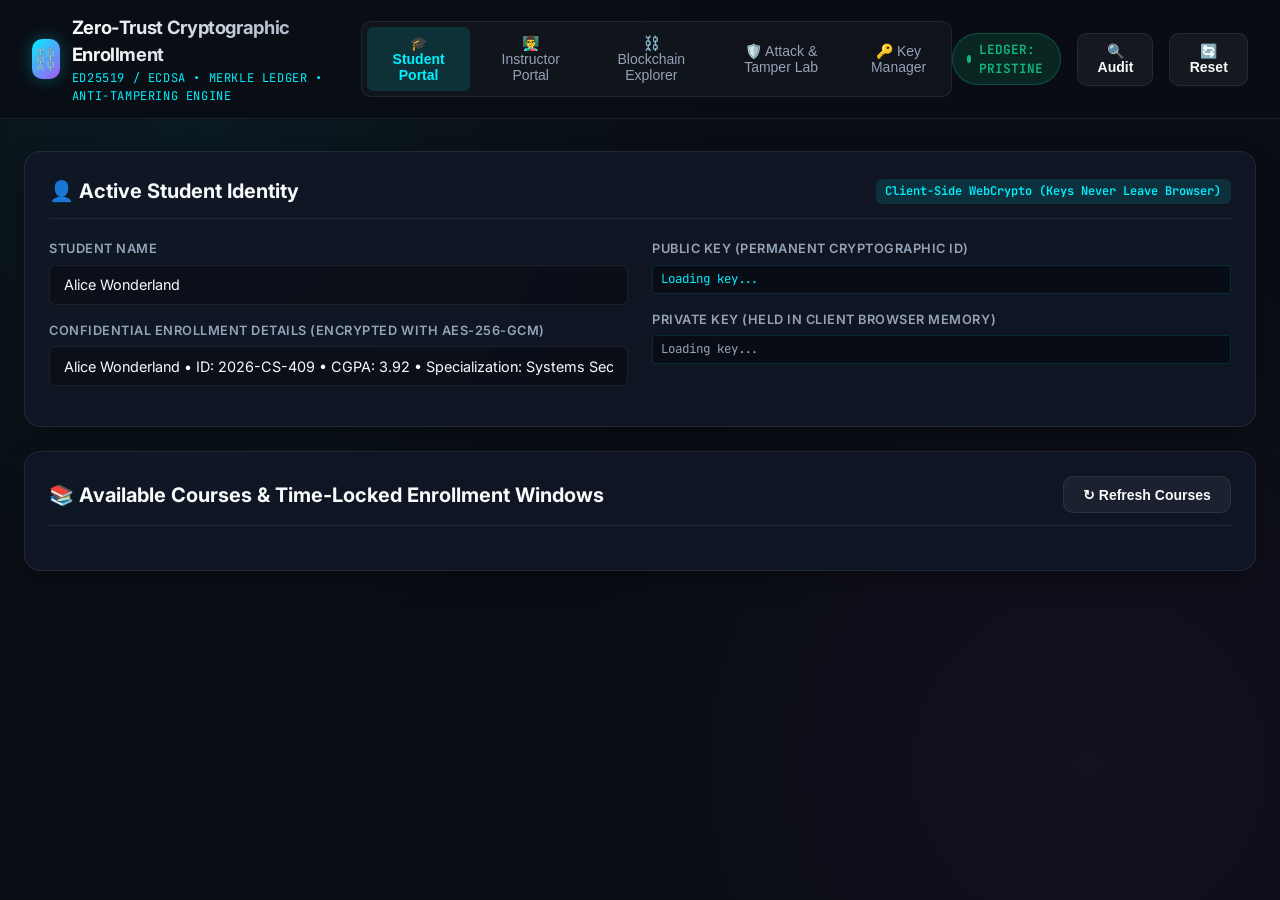
==== static/index.html @ 30990d0c "feat: complete zero-trust cryptographic enrollment system with blockchain ledger and attack simulati" ====
<!DOCTYPE html>
<html lang="en">
<head>
  <meta charset="UTF-8">
  <meta name="viewport" content="width=device-width, initial-scale=1.0">
  <title>Zero-Trust Cryptographic Course Enrollment & Ledger</title>
  <link rel="preconnect" href="https://fonts.googleapis.com">
  <link rel="preconnect" href="https://fonts.gstatic.com" crossorigin>
  <link href="https://fonts.googleapis.com/css2?family=Inter:wght@400;500;600;700;800&family=JetBrains+Mono:wght@400;500;700&display=swap" rel="stylesheet">
  <link rel="stylesheet" href="/static/css/style.css">
</head>
<body>

  <!-- NAVBAR -->
  <header class="navbar">
    <div class="brand">
      <div class="brand-icon">⛓️</div>
      <div class="brand-text">
        <h1>Zero-Trust Cryptographic Enrollment</h1>
        <p>Ed25519 / ECDSA • Merkle Ledger • Anti-Tampering Engine</p>
      </div>
    </div>

    <!-- Navigation Tabs -->
    <nav class="nav-tabs">
      <button class="nav-btn active" onclick="switchTab('tab-student')">🎓 Student Portal</button>
      <button class="nav-btn" onclick="switchTab('tab-instructor')">👨‍🏫 Instructor Portal</button>
      <button class="nav-btn" onclick="switchTab('tab-ledger')">⛓️ Blockchain Explorer</button>
      <button class="nav-btn" onclick="switchTab('tab-attack-lab')">🛡️ Attack & Tamper Lab</button>
      <button class="nav-btn" onclick="switchTab('tab-identity')">🔑 Key Manager</button>
    </nav>

    <!-- Global Ledger Health Badge -->
    <div class="nav-status">
      <div id="ledger-status-badge" class="status-badge pristine">
        <span class="pulse-dot"></span>
        <span id="ledger-status-text">LEDGER: PRISTINE</span>
      </div>
      <button class="btn btn-secondary btn-sm" onclick="runGlobalAudit()" title="Run deep cryptographic verification">
        🔍 Audit
      </button>
      <button class="btn btn-secondary btn-sm" onclick="resetLedger()" title="Reset blockchain to clean state">
        🔄 Reset
      </button>
    </div>
  </header>

  <!-- MAIN CONTAINER -->
  <main class="container">

    <!-- =================================================================== -->
    <!-- TAB 1: STUDENT ENROLLMENT PORTAL -->
    <!-- =================================================================== -->
    <section id="tab-student" class="tab-pane active">
      <div class="card">
        <div class="card-header">
          <div class="card-title">👤 Active Student Identity</div>
          <span class="badge badge-cyan">Client-Side WebCrypto (Keys Never Leave Browser)</span>
        </div>
        <div class="grid-2">
          <div>
            <div class="form-group">
              <label class="form-label">Student Name</label>
              <input type="text" id="student-name-input" class="form-input" value="Alice Wonderland">
            </div>
            <div class="form-group">
              <label class="form-label">Confidential Enrollment Details (Encrypted with AES-256-GCM)</label>
              <input type="text" id="student-details-input" class="form-input" value="Alice Wonderland • ID: 2026-CS-409 • CGPA: 3.92 • Specialization: Systems Security">
            </div>
          </div>
          <div>
            <div class="form-group">
              <label class="form-label">Public Key (Permanent Cryptographic ID)</label>
              <div id="student-pubkey-display" class="hash-pill">Loading key...</div>
            </div>
            <div class="form-group">
              <label class="form-label">Private Key (Held in Client Browser Memory)</label>
              <div id="student-privkey-display" class="hash-pill" style="color: #94a3b8;">Loading key...</div>
            </div>
          </div>
        </div>
      </div>

      <div class="card">
        <div class="card-header">
          <div class="card-title">📚 Available Courses & Time-Locked Enrollment Windows</div>
          <button class="btn btn-secondary" onclick="loadCourses()">↻ Refresh Courses</button>
        </div>
        <div id="courses-list" class="grid-2">
          <!-- Course cards dynamically loaded here -->
        </div>
      </div>

      <!-- Enrollment Receipt Modal / Alert -->
      <div id="enrollment-receipt-box" class="card" style="display: none; border-color: var(--accent-emerald);">
        <div class="card-header">
          <div class="card-title" style="color: var(--accent-emerald);">✅ Cryptographic Enrollment Receipt</div>
          <button class="btn btn-secondary btn-sm" onclick="this.parentElement.parentElement.style.display='none'">✕ Close</button>
        </div>
        <div id="receipt-content" class="code-box"></div>
      </div>
    </section>

    <!-- =================================================================== -->
    <!-- TAB 2: INSTRUCTOR PORTAL -->
    <!-- =================================================================== -->
    <section id="tab-instructor" class="tab-pane">
      <div class="grid-2">
        <!-- Create Course Card -->
        <div class="card">
          <div class="card-header">
            <div class="card-title">➕ Create Course with Time-Lock Schedule</div>
          </div>
          <form id="create-course-form" onsubmit="handleCreateCourse(event)">
            <div class="form-group">
              <label class="form-label">Course Code</label>
              <input type="text" id="new-course-code" class="form-input" placeholder="e.g. CS-905" required>
            </div>
            <div class="form-group">
              <label class="form-label">Course Title</label>
              <input type="text" id="new-course-title" class="form-input" placeholder="e.g. Zero-Knowledge Proofs" required>
            </div>
            <div class="form-group">
              <label class="form-label">Description</label>
              <textarea id="new-course-desc" class="form-textarea" rows="2" placeholder="Course syllabus and prerequisites"></textarea>
            </div>
            <div class="grid-2">
              <div class="form-group">
                <label class="form-label">Enrollment Start (UTC)</label>
                <input type="datetime-local" id="new-course-start" class="form-input" required>
              </div>
              <div class="form-group">
                <label class="form-label">Enrollment End (UTC)</label>
                <input type="datetime-local" id="new-course-end" class="form-input" required>
              </div>
            </div>
            <div class="form-group">
              <label class="form-label">Seat Capacity</label>
              <input type="number" id="new-course-capacity" class="form-input" value="30" min="1" max="500">
            </div>
            <button type="submit" class="btn btn-primary" style="width: 100%;">Create Course on Ledger</button>
          </form>
        </div>

        <!-- Issue Invitation Card -->
        <div class="card">
          <div class="card-header">
            <div class="card-title">📜 Issue Cryptographic Invitation Token</div>
            <span class="badge badge-cyan">Admin Digital Signature</span>
          </div>
          <p style="font-size: 0.85rem; color: var(--text-muted); margin-bottom: 1rem;">
            Before a student can enroll, the instructor must pre-validate their public key by signing a capability token. 
            Because this token requires the instructor's private key, <strong>a rogue database developer cannot forge it</strong>.
          </p>
          <form id="issue-invite-form" onsubmit="handleIssueInvite(event)">
            <div class="form-group">
              <label class="form-label">Target Course</label>
              <select id="invite-course-select" class="form-select"></select>
            </div>
            <div class="form-group">
              <label class="form-label">Student Public Key</label>
              <input type="text" id="invite-student-pubkey" class="form-input form-mono" placeholder="Student's ECDSA/Ed25519 public key hex">
            </div>
            <button type="submit" class="btn btn-primary" style="width: 100%;">Sign & Issue Invitation Certificate</button>
          </form>

          <div id="invite-result-box" style="margin-top: 1rem; display: none;">
            <div class="form-label">Issued Certificate:</div>
            <div id="invite-result-content" class="code-box"></div>
          </div>
        </div>
      </div>
    </section>

    <!-- =================================================================== -->
    <!-- TAB 3: BLOCKCHAIN EXPLORER & MERKLE TREE -->
    <!-- =================================================================== -->
    <section id="tab-ledger" class="tab-pane">
      <div class="card">
        <div class="card-header">
          <div class="card-title">⛓️ Tamper-Evident Blockchain Stream</div>
          <div style="display: flex; gap: 0.5rem;">
            <button class="btn btn-secondary btn-sm" onclick="loadLedgerBlocks()">↻ Refresh Chain</button>
            <button class="btn btn-primary btn-sm" onclick="mineBlock()">⛏️ Mine Pending Block</button>
          </div>
        </div>
        <p style="font-size: 0.85rem; color: var(--text-muted); margin-bottom: 1rem;">
          Each block cryptographically links to the previous block hash: <code>H(prev_hash || merkle_root || timestamp || nonce)</code>.
          Any data alteration breaks downstream pointers and invalidates Merkle roots.
        </p>

        <!-- Dynamic horizontal stream of blocks -->
        <div id="blockchain-stream-container" class="blockchain-stream">
          <!-- Rendered dynamically -->
        </div>
      </div>

      <!-- Block Detail & Merkle Inspector Modal -->
      <div id="block-inspector-card" class="card" style="display: none;">
        <div class="card-header">
          <div class="card-title" id="inspector-title">Block Details</div>
          <button class="btn btn-secondary btn-sm" onclick="this.parentElement.parentElement.style.display='none'">✕ Close</button>
        </div>
        <div id="inspector-content" class="code-box"></div>
      </div>
    </section>

    <!-- =================================================================== -->
    <!-- TAB 4: ATTACK & TAMPER SIMULATION LAB (ACADEMIC LAB) -->
    <!-- =================================================================== -->
    <section id="tab-attack-lab" class="tab-pane">
      <div class="card" style="border-left: 4px solid var(--accent-purple);">
        <div class="card-header">
          <div class="card-title">🧪 Academic Security Demonstration & Attack Simulation Sandbox</div>
          <span class="badge badge-cyan">Real Cryptographic Verification</span>
        </div>
        <p style="font-size: 0.9rem; color: var(--text-muted);">
          This laboratory allows professors and evaluators to actively simulate attacks from external adversaries and malicious backend developers/DBAs. 
          Execute each scenario below to see how mathematical digital signatures, Merkle trees, and hash-chaining stop the attack in real-time.
        </p>
      </div>

      <!-- Attack Scenarios Grid -->
      <div class="grid-2">

        <!-- SCENARIO 1: DEVELOPER DB-INJECTION (PRE-VALIDATED STUDENT) -->
        <div class="attack-card">
          <div class="attack-title">
            <span>🚨 Attack 1: Developer Injects Fake Pre-Validated Student in DB</span>
            <span class="badge badge-closed">Rogue DBA</span>
          </div>
          <div class="attack-desc">
            A rogue developer with full SQLite/DB access directly inserts a new student into the <code>invitations</code> table, claiming they were pre-validated by the Admin.
          </div>
          <button class="btn btn-danger" onclick="runAttack_DeveloperDbInjection()">
            Simulate DB Injection Attack
          </button>
        </div>

        <!-- SCENARIO 2: DEVELOPER BLOCK-INJECTION (UNAUTHORIZED ENROLLEE) -->
        <div class="attack-card">
          <div class="attack-title">
            <span>🚨 Attack 2: Developer Injects Enrollee Directly into Block</span>
            <span class="badge badge-closed">Ledger Forgery</span>
          </div>
          <div class="attack-desc">
            The developer attempts to inject "Eve (Rogue Developer)" into an already mined block without having the student's or instructor's private key.
          </div>
          <button class="btn btn-danger" onclick="runAttack_DeveloperBlockInjection()">
            Simulate Block Injection Attack
          </button>
        </div>

        <!-- SCENARIO 3: RECORD TAMPERING IN EXISTING BLOCK -->
        <div class="attack-card">
          <div class="attack-title">
            <span>🚨 Attack 3: Developer Modifies Student Data in Storage</span>
            <span class="badge badge-closed">Data Tampering</span>
          </div>
          <div class="attack-desc">
            The developer alters Alice's grade/enrollment payload inside Block #1. The hash recalculated over the modified data will fail both the ECDSA signature check and the Merkle root.
          </div>
          <button class="btn btn-danger" onclick="runAttack_TamperTransactionData()">
            Simulate Storage Record Tampering
          </button>
        </div>

        <!-- SCENARIO 4: FRONT-RUNNING / SCHEDULE BYPASS -->
        <div class="attack-card">
          <div class="attack-title">
            <span>🚨 Attack 4: Early Enrollment (Front-Running Attack)</span>
            <span class="badge badge-closed">Time-Lock Bypass</span>
          </div>
          <div class="attack-desc">
            An eager student or privileged insider attempts to submit an enrollment to course <code>CS-902</code> before its scheduled opening time.
          </div>
          <button class="btn btn-danger" onclick="runAttack_FrontRunning()">
            Simulate Early Front-Running Attack
          </button>
        </div>

        <!-- SCENARIO 5: REPLAY ATTACK -->
        <div class="attack-card">
          <div class="attack-title">
            <span>🚨 Attack 5: Replay Attack (Duplicate Spent Nonce)</span>
            <span class="badge badge-closed">Replay</span>
          </div>
          <div class="attack-desc">
            An adversary intercepts a valid student transaction and re-transmits it to double-enroll or spend the same capability nonce twice.
          </div>
          <button class="btn btn-danger" onclick="runAttack_Replay()">
            Simulate Replay Attack
          </button>
        </div>

        <!-- SCENARIO 6: BLOCK HASH CORRUPTION -->
        <div class="attack-card">
          <div class="attack-title">
            <span>🚨 Attack 6: Corrupt Block Hash / Bit Rot</span>
            <span class="badge badge-closed">Hash Chain</span>
          </div>
          <div class="attack-desc">
            Directly flip bits in the header hash of Block #1. Downstream blocks will immediately reject the broken <code>prev_hash</code> pointer.
          </div>
          <button class="btn btn-danger" onclick="runAttack_CorruptHash()">
            Corrupt Block Header Hash
          </button>
        </div>

      </div>

      <!-- Real-Time Cryptographic Verification Terminal -->
      <div class="card" style="margin-top: 1.5rem;">
        <div class="card-header">
          <div class="card-title">📋 Real-Time Cryptographic Audit Log & Mathematical Diagnostics</div>
          <div style="display: flex; gap: 0.5rem;">
            <button class="btn btn-primary btn-sm" onclick="runGlobalAudit()">Execute Deep Audit Now</button>
            <button class="btn btn-secondary btn-sm" onclick="resetLedger()">Restore Clean Ledger</button>
          </div>
        </div>
        <div id="audit-results-terminal" class="code-box" style="min-height: 220px;">
[AUDIT ENGINE READY]
Awaiting simulation command or manual audit trigger.
Click any attack button above to execute mathematical checks.
        </div>
      </div>
    </section>

    <!-- =================================================================== -->
    <!-- TAB 5: KEY MANAGEMENT & IDENTITY -->
    <!-- =================================================================== -->
    <section id="tab-identity" class="tab-pane">
      <div class="grid-2">
        <div class="card">
          <div class="card-header">
            <div class="card-title">🔑 Generate New Client KeyPair</div>
          </div>
          <p style="font-size: 0.85rem; color: var(--text-muted); margin-bottom: 1rem;">
            Generates an uncompressed ECDSA P-256 (secp256r1) keypair entirely inside your browser's WebCrypto subsystem. 
            The private key stays strictly in client-side memory.
          </p>
          <button class="btn btn-primary" onclick="generateNewIdentity()">Generate KeyPair in Browser</button>
        </div>

        <div class="card">
          <div class="card-header">
            <div class="card-title">🔄 Switch Pre-Populated Evaluation Roles</div>
          </div>
          <p style="font-size: 0.85rem; color: var(--text-muted); margin-bottom: 1rem;">
            Instantly switch your active client session between different identities to test all workflows:
          </p>
          <div style="display: flex; gap: 0.75rem; flex-wrap: wrap;">
            <button class="btn btn-secondary" onclick="switchIdentityRole('student')">Student (Alice)</button>
            <button class="btn btn-secondary" onclick="switchIdentityRole('instructor')">Instructor (Dr. Turing)</button>
            <button class="btn btn-secondary" onclick="switchIdentityRole('attacker')">Attacker / Rogue Dev (Eve)</button>
          </div>
        </div>
      </div>

      <div class="card">
        <div class="card-header">
          <div class="card-title">Active Role Key Details</div>
        </div>
        <div class="form-group">
          <label class="form-label">Role Name</label>
          <input type="text" id="role-name-display" class="form-input" readonly>
        </div>
        <div class="form-group">
          <label class="form-label">Public Key (Hex)</label>
          <input type="text" id="role-pubkey-display" class="form-input form-mono" readonly>
        </div>
        <div class="form-group">
          <label class="form-label">Private Key (Hex)</label>
          <input type="text" id="role-privkey-display" class="form-input form-mono" readonly>
        </div>
      </div>
    </section>

  </main>

  <script src="/static/js/crypto_client.js"></script>
  <script src="/static/js/app.js"></script>
</body>
</html>
---- static/css/style.css ----
:root {
  --bg-primary: #0a0d14;
  --bg-secondary: #0f1523;
  --bg-card: rgba(18, 25, 41, 0.75);
  --bg-card-hover: rgba(25, 36, 60, 0.85);
  --border-color: rgba(255, 255, 255, 0.08);
  --border-glow: rgba(0, 240, 255, 0.25);
  
  --accent-cyan: #00f0ff;
  --accent-cyan-dim: rgba(0, 240, 255, 0.12);
  --accent-emerald: #10b981;
  --accent-emerald-dim: rgba(16, 185, 129, 0.15);
  --accent-crimson: #f43f5e;
  --accent-crimson-dim: rgba(244, 63, 94, 0.15);
  --accent-amber: #f59e0b;
  --accent-amber-dim: rgba(245, 158, 11, 0.15);
  --accent-purple: #a855f7;
  
  --text-main: #f8fafc;
  --text-muted: #94a3b8;
  --text-dim: #64748b;
  
  --font-sans: 'Inter', -apple-system, BlinkMacSystemFont, 'Segoe UI', Roboto, sans-serif;
  --font-mono: 'JetBrains Mono', 'Fira Code', monospace;
  --radius-lg: 16px;
  --radius-md: 10px;
  --radius-sm: 6px;
  --shadow-card: 0 10px 30px -10px rgba(0, 0, 0, 0.5);
  --shadow-glow: 0 0 25px rgba(0, 240, 255, 0.15);
}

* {
  margin: 0;
  padding: 0;
  box-sizing: border-box;
}

body {
  background-color: var(--bg-primary);
  color: var(--text-main);
  font-family: var(--font-sans);
  min-height: 100vh;
  line-height: 1.5;
  background-image: 
    radial-gradient(circle at 15% 15%, rgba(0, 240, 255, 0.05) 0%, transparent 40%),
    radial-gradient(circle at 85% 85%, rgba(168, 85, 247, 0.05) 0%, transparent 40%);
  background-attachment: fixed;
  overflow-x: hidden;
}

/* NAVBAR */
.navbar {
  position: sticky;
  top: 0;
  z-index: 100;
  backdrop-filter: blur(16px);
  background: rgba(10, 13, 20, 0.85);
  border-bottom: 1px solid var(--border-color);
  padding: 0.85rem 2rem;
  display: flex;
  align-items: center;
  justify-content: space-between;
}

.brand {
  display: flex;
  align-items: center;
  gap: 0.75rem;
}

.brand-icon {
  width: 40px;
  height: 40px;
  background: linear-gradient(135deg, var(--accent-cyan), var(--accent-purple));
  border-radius: var(--radius-md);
  display: flex;
  align-items: center;
  justify-content: center;
  font-size: 1.25rem;
  box-shadow: 0 0 15px rgba(0, 240, 255, 0.3);
}

.brand-text h1 {
  font-size: 1.15rem;
  font-weight: 700;
  letter-spacing: -0.02em;
  background: linear-gradient(to right, #fff, var(--text-muted));
  -webkit-background-clip: text;
  -webkit-text-fill-color: transparent;
}

.brand-text p {
  font-size: 0.75rem;
  color: var(--accent-cyan);
  font-family: var(--font-mono);
  text-transform: uppercase;
  letter-spacing: 0.05em;
}

.nav-tabs {
  display: flex;
  gap: 0.5rem;
  background: rgba(255, 255, 255, 0.03);
  padding: 0.3rem;
  border-radius: var(--radius-md);
  border: 1px solid var(--border-color);
}

.nav-btn {
  background: transparent;
  border: none;
  color: var(--text-muted);
  padding: 0.5rem 1rem;
  border-radius: var(--radius-sm);
  font-size: 0.875rem;
  font-weight: 500;
  cursor: pointer;
  transition: all 0.2s ease;
  display: flex;
  align-items: center;
  gap: 0.5rem;
}

.nav-btn:hover {
  color: var(--text-main);
  background: rgba(255, 255, 255, 0.05);
}

.nav-btn.active {
  color: var(--accent-cyan);
  background: var(--accent-cyan-dim);
  font-weight: 600;
}

.nav-status {
  display: flex;
  align-items: center;
  gap: 1rem;
}

.status-badge {
  display: inline-flex;
  align-items: center;
  gap: 0.5rem;
  padding: 0.35rem 0.85rem;
  border-radius: 9999px;
  font-size: 0.8rem;
  font-family: var(--font-mono);
  font-weight: 600;
  border: 1px solid transparent;
  transition: all 0.3s ease;
}

.status-badge.pristine {
  background: var(--accent-emerald-dim);
  color: var(--accent-emerald);
  border-color: rgba(16, 185, 129, 0.3);
}

.status-badge.corrupted {
  background: var(--accent-crimson-dim);
  color: var(--accent-crimson);
  border-color: rgba(244, 63, 94, 0.4);
  animation: pulse-border 1.5s infinite;
}

@keyframes pulse-border {
  0% { box-shadow: 0 0 0 0 rgba(244, 63, 94, 0.4); }
  70% { box-shadow: 0 0 0 8px rgba(244, 63, 94, 0); }
  100% { box-shadow: 0 0 0 0 rgba(244, 63, 94, 0); }
}

.pulse-dot {
  width: 8px;
  height: 8px;
  border-radius: 50%;
  background: currentColor;
}

/* MAIN CONTAINER */
.container {
  max-width: 1300px;
  margin: 2rem auto;
  padding: 0 1.5rem;
}

.tab-pane {
  display: none;
  animation: fadeIn 0.3s ease-in-out;
}

.tab-pane.active {
  display: block;
}

@keyframes fadeIn {
  from { opacity: 0; transform: translateY(6px); }
  to { opacity: 1; transform: translateY(0); }
}

/* CARDS & GLASSMORPHISM */
.card {
  background: var(--bg-card);
  backdrop-filter: blur(12px);
  border: 1px solid var(--border-color);
  border-radius: var(--radius-lg);
  padding: 1.5rem;
  margin-bottom: 1.5rem;
  box-shadow: var(--shadow-card);
  transition: all 0.2s ease;
}

.card:hover {
  border-color: rgba(255, 255, 255, 0.15);
}

.card-header {
  display: flex;
  align-items: center;
  justify-content: space-between;
  margin-bottom: 1.25rem;
  padding-bottom: 0.75rem;
  border-bottom: 1px solid var(--border-color);
}

.card-title {
  font-size: 1.25rem;
  font-weight: 700;
  display: flex;
  align-items: center;
  gap: 0.5rem;
}

.badge {
  padding: 0.2rem 0.6rem;
  border-radius: 6px;
  font-size: 0.75rem;
  font-weight: 600;
  font-family: var(--font-mono);
}
.badge-open { background: var(--accent-emerald-dim); color: var(--accent-emerald); }
.badge-sched { background: var(--accent-amber-dim); color: var(--accent-amber); }
.badge-closed { background: rgba(148, 163, 184, 0.15); color: var(--text-muted); }
.badge-cyan { background: var(--accent-cyan-dim); color: var(--accent-cyan); }

/* GRID LAYOUTS */
.grid-2 {
  display: grid;
  grid-template-columns: repeat(auto-fit, minmax(360px, 1fr));
  gap: 1.5rem;
}

.grid-3 {
  display: grid;
  grid-template-columns: repeat(auto-fit, minmax(280px, 1fr));
  gap: 1.25rem;
}

/* BUTTONS */
.btn {
  display: inline-flex;
  align-items: center;
  justify-content: center;
  gap: 0.5rem;
  padding: 0.6rem 1.2rem;
  border-radius: var(--radius-md);
  font-size: 0.875rem;
  font-weight: 600;
  cursor: pointer;
  transition: all 0.2s ease;
  border: 1px solid transparent;
}

.btn-primary {
  background: linear-gradient(135deg, var(--accent-cyan), #0284c7);
  color: #000;
  box-shadow: 0 4px 15px rgba(0, 240, 255, 0.25);
}
.btn-primary:hover {
  transform: translateY(-2px);
  box-shadow: 0 6px 20px rgba(0, 240, 255, 0.4);
}

.btn-secondary {
  background: rgba(255, 255, 255, 0.05);
  color: var(--text-main);
  border-color: var(--border-color);
}
.btn-secondary:hover {
  background: rgba(255, 255, 255, 0.1);
  border-color: rgba(255, 255, 255, 0.2);
}

.btn-danger {
  background: var(--accent-crimson);
  color: #fff;
  box-shadow: 0 4px 15px rgba(244, 63, 94, 0.3);
}
.btn-danger:hover {
  transform: translateY(-2px);
  box-shadow: 0 6px 20px rgba(244, 63, 94, 0.5);
}

.btn-warning {
  background: var(--accent-amber);
  color: #000;
}

/* FORMS */
.form-group {
  margin-bottom: 1rem;
}

.form-label {
  display: block;
  font-size: 0.8rem;
  font-weight: 600;
  color: var(--text-muted);
  margin-bottom: 0.4rem;
  text-transform: uppercase;
  letter-spacing: 0.04em;
}

.form-input, .form-select, .form-textarea {
  width: 100%;
  padding: 0.65rem 0.9rem;
  background: rgba(0, 0, 0, 0.3);
  border: 1px solid var(--border-color);
  border-radius: var(--radius-sm);
  color: var(--text-main);
  font-family: var(--font-sans);
  font-size: 0.9rem;
  transition: all 0.2s ease;
}

.form-input:focus, .form-select:focus, .form-textarea:focus {
  outline: none;
  border-color: var(--accent-cyan);
  box-shadow: 0 0 0 2px rgba(0, 240, 255, 0.2);
}

.form-mono {
  font-family: var(--font-mono);
  font-size: 0.8rem;
}

/* CRYPTO HASH CHIPS & CODE BLOCKS */
.hash-pill {
  font-family: var(--font-mono);
  background: rgba(0, 0, 0, 0.4);
  padding: 0.25rem 0.5rem;
  border-radius: 4px;
  font-size: 0.78rem;
  color: var(--accent-cyan);
  word-break: break-all;
  border: 1px solid rgba(0, 240, 255, 0.15);
}

.code-box {
  background: #06080e;
  border: 1px solid var(--border-color);
  border-radius: var(--radius-md);
  padding: 1rem;
  font-family: var(--font-mono);
  font-size: 0.8rem;
  color: #e2e8f0;
  max-height: 280px;
  overflow-y: auto;
  white-space: pre-wrap;
  word-break: break-all;
}

/* BLOCKCHAIN CAROUSEL & VISUAL CHAIN */
.blockchain-stream {
  display: flex;
  gap: 1.25rem;
  overflow-x: auto;
  padding: 1rem 0.5rem 1.5rem 0.5rem;
  scroll-behavior: smooth;
}

.block-node {
  flex: 0 0 340px;
  background: var(--bg-card);
  border: 1px solid var(--border-color);
  border-radius: var(--radius-lg);
  padding: 1.25rem;
  position: relative;
  transition: all 0.3s ease;
}

.block-node.tampered {
  border-color: var(--accent-crimson);
  background: rgba(244, 63, 94, 0.08);
  box-shadow: 0 0 20px rgba(244, 63, 94, 0.2);
}

.block-node.valid {
  border-color: rgba(16, 185, 129, 0.3);
}

.block-link {
  display: flex;
  align-items: center;
  color: var(--accent-cyan);
  font-size: 1.5rem;
  align-self: center;
}

/* ATTACK LAB STYLING */
.attack-card {
  background: rgba(18, 25, 41, 0.9);
  border-left: 4px solid var(--accent-crimson);
  border-radius: var(--radius-md);
  padding: 1.25rem;
  margin-bottom: 1rem;
  display: flex;
  flex-direction: column;
  gap: 0.75rem;
}

.attack-title {
  font-size: 1.05rem;
  font-weight: 700;
  color: var(--text-main);
  display: flex;
  align-items: center;
  justify-content: space-between;
}

.attack-desc {
  font-size: 0.85rem;
  color: var(--text-muted);
}

.audit-issue-card {
  background: rgba(244, 63, 94, 0.1);
  border: 1px solid rgba(244, 63, 94, 0.3);
  border-radius: var(--radius-md);
  padding: 1rem;
  margin-bottom: 0.75rem;
  font-family: var(--font-mono);
  font-size: 0.85rem;
}

/* RESPONSIVE */
@media (max-width: 900px) {
  .navbar { flex-direction: column; gap: 1rem; }
  .nav-tabs { flex-wrap: wrap; }
}
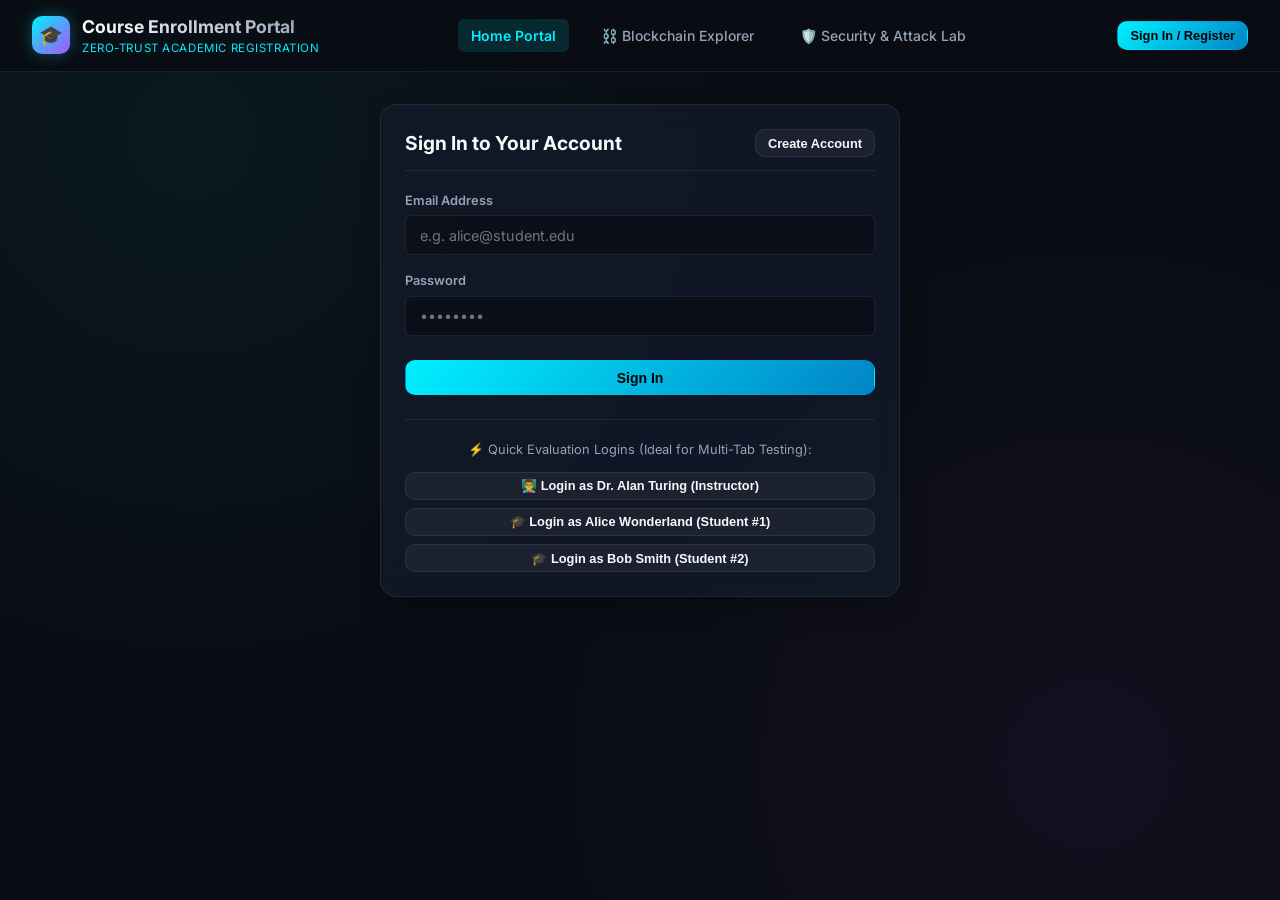
==== commit d9ebeed2: "fix: resolve WebCrypto PKCS8 key import and invite certificate lookup on complete enrollment" ====
--- a/static/index.html
+++ b/static/index.html
@@ -3,382 +3,274 @@
 <head>
   <meta charset="UTF-8">
   <meta name="viewport" content="width=device-width, initial-scale=1.0">
-  <title>Zero-Trust Cryptographic Course Enrollment & Ledger</title>
+  <title>University Course Enrollment Portal</title>
   <link rel="preconnect" href="https://fonts.googleapis.com">
   <link rel="preconnect" href="https://fonts.gstatic.com" crossorigin>
-  <link href="https://fonts.googleapis.com/css2?family=Inter:wght@400;500;600;700;800&family=JetBrains+Mono:wght@400;500;700&display=swap" rel="stylesheet">
+  <link href="https://fonts.googleapis.com/css2?family=Inter:wght@400;500;600;700;800&family=JetBrains+Mono:wght@400;500&display=swap" rel="stylesheet">
   <link rel="stylesheet" href="/static/css/style.css">
 </head>
 <body>
 
   <!-- NAVBAR -->
   <header class="navbar">
-    <div class="brand">
-      <div class="brand-icon">⛓️</div>
+    <a href="/" class="brand">
+      <div class="brand-icon">🎓</div>
       <div class="brand-text">
-        <h1>Zero-Trust Cryptographic Enrollment</h1>
-        <p>Ed25519 / ECDSA • Merkle Ledger • Anti-Tampering Engine</p>
-      </div>
+        <h1>Course Enrollment Portal</h1>
+        <p>Zero-Trust Academic Registration</p>
+      </div>
+    </a>
+
+    <!-- Top Links to Dedicated Technical & Attack Pages -->
+    <div class="nav-links">
+      <a href="/" class="nav-link active">Home Portal</a>
+      <a href="/explorer" class="nav-link">⛓️ Blockchain Explorer</a>
+      <a href="/attacks" class="nav-link">🛡️ Security & Attack Lab</a>
     </div>
 
-    <!-- Navigation Tabs -->
-    <nav class="nav-tabs">
-      <button class="nav-btn active" onclick="switchTab('tab-student')">🎓 Student Portal</button>
-      <button class="nav-btn" onclick="switchTab('tab-instructor')">👨‍🏫 Instructor Portal</button>
-      <button class="nav-btn" onclick="switchTab('tab-ledger')">⛓️ Blockchain Explorer</button>
-      <button class="nav-btn" onclick="switchTab('tab-attack-lab')">🛡️ Attack & Tamper Lab</button>
-      <button class="nav-btn" onclick="switchTab('tab-identity')">🔑 Key Manager</button>
-    </nav>
-
-    <!-- Global Ledger Health Badge -->
-    <div class="nav-status">
-      <div id="ledger-status-badge" class="status-badge pristine">
-        <span class="pulse-dot"></span>
-        <span id="ledger-status-text">LEDGER: PRISTINE</span>
-      </div>
-      <button class="btn btn-secondary btn-sm" onclick="runGlobalAudit()" title="Run deep cryptographic verification">
-        🔍 Audit
-      </button>
-      <button class="btn btn-secondary btn-sm" onclick="resetLedger()" title="Reset blockchain to clean state">
-        🔄 Reset
-      </button>
+    <!-- Active User & Auth Controls -->
+    <div class="nav-user" id="nav-user-section">
+      <!-- Injected by auth.js -->
     </div>
   </header>
 
-  <!-- MAIN CONTAINER -->
+  <!-- MAIN APP CONTAINER -->
   <main class="container">
 
-    <!-- =================================================================== -->
-    <!-- TAB 1: STUDENT ENROLLMENT PORTAL -->
-    <!-- =================================================================== -->
-    <section id="tab-student" class="tab-pane active">
-      <div class="card">
-        <div class="card-header">
-          <div class="card-title">👤 Active Student Identity</div>
-          <span class="badge badge-cyan">Client-Side WebCrypto (Keys Never Leave Browser)</span>
-        </div>
-        <div class="grid-2">
+    <!-- 1. AUTHENTICATION VIEW (Visible when logged out) -->
+    <section id="auth-view" style="display: none; max-width: 520px; margin: 2rem auto;">
+      <div class="card">
+        <div class="card-header">
+          <div class="card-title" id="auth-title">Sign In to Your Account</div>
+          <button class="btn btn-secondary btn-sm" id="auth-toggle-btn" onclick="toggleAuthMode()">Create Account</button>
+        </div>
+
+        <form id="auth-form" onsubmit="handleAuthSubmit(event)">
+          <div class="form-group" id="name-group" style="display: none;">
+            <label class="form-label">Full Name</label>
+            <input type="text" id="auth-name" class="form-input" placeholder="e.g. Alice Wonderland">
+          </div>
+
+          <div class="form-group">
+            <label class="form-label">Email Address</label>
+            <input type="email" id="auth-email" class="form-input" placeholder="e.g. alice@student.edu" required>
+          </div>
+
+          <div class="form-group">
+            <label class="form-label">Password</label>
+            <input type="password" id="auth-password" class="form-input" placeholder="••••••••" required>
+          </div>
+
+          <div class="form-group" id="role-group" style="display: none;">
+            <label class="form-label">Account Role</label>
+            <select id="auth-role" class="form-select">
+              <option value="student">Student</option>
+              <option value="instructor">Course Instructor / Admin</option>
+            </select>
+          </div>
+
+          <button type="submit" id="auth-submit-btn" class="btn btn-primary" style="width: 100%; margin-top: 0.5rem;">
+            Sign In
+          </button>
+        </form>
+
+        <div style="border-top: 1px solid var(--border-color); margin-top: 1.5rem; padding-top: 1.25rem;">
+          <div style="font-size: 0.8rem; color: var(--text-muted); margin-bottom: 0.75rem; text-align: center;">
+            ⚡ Quick Evaluation Logins (Ideal for Multi-Tab Testing):
+          </div>
+          <div style="display: flex; flex-direction: column; gap: 0.5rem;">
+            <button class="btn btn-secondary btn-sm" onclick="quickLogin('dr.turing@university.edu', 'admin123')">
+              👨‍🏫 Login as Dr. Alan Turing (Instructor)
+            </button>
+            <button class="btn btn-secondary btn-sm" onclick="quickLogin('alice@student.edu', 'alice123')">
+              🎓 Login as Alice Wonderland (Student #1)
+            </button>
+            <button class="btn btn-secondary btn-sm" onclick="quickLogin('bob@student.edu', 'bob123')">
+              🎓 Login as Bob Smith (Student #2)
+            </button>
+          </div>
+        </div>
+      </div>
+    </section>
+
+    <!-- 2. STUDENT DASHBOARD (Clean, Human-Centered, Zero Crypto Clutter) -->
+    <section id="student-view" style="display: none;">
+      <!-- Welcome Banner -->
+      <div class="card" style="border-left: 4px solid var(--accent-cyan);">
+        <div style="display: flex; justify-content: space-between; align-items: center;">
           <div>
-            <div class="form-group">
-              <label class="form-label">Student Name</label>
-              <input type="text" id="student-name-input" class="form-input" value="Alice Wonderland">
-            </div>
-            <div class="form-group">
-              <label class="form-label">Confidential Enrollment Details (Encrypted with AES-256-GCM)</label>
-              <input type="text" id="student-details-input" class="form-input" value="Alice Wonderland • ID: 2026-CS-409 • CGPA: 3.92 • Specialization: Systems Security">
-            </div>
-          </div>
-          <div>
-            <div class="form-group">
-              <label class="form-label">Public Key (Permanent Cryptographic ID)</label>
-              <div id="student-pubkey-display" class="hash-pill">Loading key...</div>
-            </div>
-            <div class="form-group">
-              <label class="form-label">Private Key (Held in Client Browser Memory)</label>
-              <div id="student-privkey-display" class="hash-pill" style="color: #94a3b8;">Loading key...</div>
-            </div>
-          </div>
-        </div>
-      </div>
-
-      <div class="card">
-        <div class="card-header">
-          <div class="card-title">📚 Available Courses & Time-Locked Enrollment Windows</div>
-          <button class="btn btn-secondary" onclick="loadCourses()">↻ Refresh Courses</button>
-        </div>
-        <div id="courses-list" class="grid-2">
-          <!-- Course cards dynamically loaded here -->
-        </div>
-      </div>
-
-      <!-- Enrollment Receipt Modal / Alert -->
-      <div id="enrollment-receipt-box" class="card" style="display: none; border-color: var(--accent-emerald);">
-        <div class="card-header">
-          <div class="card-title" style="color: var(--accent-emerald);">✅ Cryptographic Enrollment Receipt</div>
-          <button class="btn btn-secondary btn-sm" onclick="this.parentElement.parentElement.style.display='none'">✕ Close</button>
-        </div>
-        <div id="receipt-content" class="code-box"></div>
-      </div>
-    </section>
-
-    <!-- =================================================================== -->
-    <!-- TAB 2: INSTRUCTOR PORTAL -->
-    <!-- =================================================================== -->
-    <section id="tab-instructor" class="tab-pane">
+            <h2 style="font-size: 1.4rem; font-weight: 700;" id="student-welcome-text">Welcome, Student</h2>
+            <p style="color: var(--text-muted); font-size: 0.875rem;">
+              Register for courses using an enrollment code or link, receive instructor validation, and confirm your seat.
+            </p>
+          </div>
+          <span class="badge badge-cyan">Student Portal</span>
+        </div>
+      </div>
+
       <div class="grid-2">
-        <!-- Create Course Card -->
+        <!-- Join Course with Code/Link -->
         <div class="card">
           <div class="card-header">
-            <div class="card-title">➕ Create Course with Time-Lock Schedule</div>
-          </div>
-          <form id="create-course-form" onsubmit="handleCreateCourse(event)">
+            <div class="card-title">🔗 Enter Course Code or Link</div>
+          </div>
+          <form onsubmit="handleJoinCourse(event)">
+            <div class="form-group">
+              <label class="form-label">Course Registration Code</label>
+              <input type="text" id="join-course-code" class="form-input form-mono" placeholder="e.g. CS-801" required>
+            </div>
+            <button type="submit" class="btn btn-primary" style="width: 100%;">
+              Send Invitation Request to Instructor
+            </button>
+          </form>
+          <div id="join-status-msg" style="margin-top: 0.75rem; font-size: 0.85rem;"></div>
+        </div>
+
+        <!-- Available Courses Overview -->
+        <div class="card">
+          <div class="card-header">
+            <div class="card-title">📚 Available Courses</div>
+            <button class="btn btn-secondary btn-sm" onclick="loadStudentCourses()">↻ Refresh</button>
+          </div>
+          <div id="student-available-courses" style="display: flex; flex-direction: column; gap: 0.75rem;">
+            <!-- Loaded dynamically -->
+          </div>
+        </div>
+      </div>
+
+      <!-- My Applications & Enrolled Courses Table -->
+      <div class="card">
+        <div class="card-header">
+          <div class="card-title">📋 My Applications & Enrolled Courses</div>
+          <button class="btn btn-secondary btn-sm" onclick="loadStudentApplications()">↻ Refresh</button>
+        </div>
+        <div class="table-responsive">
+          <table class="data-table">
+            <thead>
+              <tr>
+                <th>Course</th>
+                <th>Instructor</th>
+                <th>Schedule Mode</th>
+                <th>Status</th>
+                <th>Action</th>
+              </tr>
+            </thead>
+            <tbody id="student-applications-tbody">
+              <!-- Loaded dynamically -->
+            </tbody>
+          </table>
+        </div>
+      </div>
+    </section>
+
+    <!-- 3. INSTRUCTOR DASHBOARD (Clean Course Management & Approval) -->
+    <section id="instructor-view" style="display: none;">
+      <!-- Welcome Banner -->
+      <div class="card" style="border-left: 4px solid var(--accent-purple);">
+        <div style="display: flex; justify-content: space-between; align-items: center;">
+          <div>
+            <h2 style="font-size: 1.4rem; font-weight: 700;" id="instructor-welcome-text">Welcome, Instructor</h2>
+            <p style="color: var(--text-muted); font-size: 0.875rem;">
+              Manage your course schedules, review student enrollment requests, and approve/reject applicants.
+            </p>
+          </div>
+          <span class="badge badge-green">Instructor Portal</span>
+        </div>
+      </div>
+
+      <!-- Create Course Card -->
+      <div class="card">
+        <div class="card-header">
+          <div class="card-title">➕ Create Course Registration Schedule</div>
+        </div>
+        <form onsubmit="handleCreateCourse(event)">
+          <div class="grid-3">
             <div class="form-group">
               <label class="form-label">Course Code</label>
-              <input type="text" id="new-course-code" class="form-input" placeholder="e.g. CS-905" required>
+              <input type="text" id="course-code-input" class="form-input form-mono" placeholder="e.g. CS-801" required>
             </div>
             <div class="form-group">
               <label class="form-label">Course Title</label>
-              <input type="text" id="new-course-title" class="form-input" placeholder="e.g. Zero-Knowledge Proofs" required>
-            </div>
-            <div class="form-group">
-              <label class="form-label">Description</label>
-              <textarea id="new-course-desc" class="form-textarea" rows="2" placeholder="Course syllabus and prerequisites"></textarea>
-            </div>
-            <div class="grid-2">
+              <input type="text" id="course-title-input" class="form-input" placeholder="e.g. Advanced Cryptography" required>
+            </div>
+            <div class="form-group">
+              <label class="form-label">Seat Limit</label>
+              <input type="number" id="course-capacity-input" class="form-input" value="30" min="1" max="500">
+            </div>
+          </div>
+
+          <div class="form-group">
+            <label class="form-label">Course Description</label>
+            <input type="text" id="course-desc-input" class="form-input" placeholder="Prerequisites and syllabus highlights">
+          </div>
+
+          <!-- Schedule Mode: Timed vs Untimed/Manual -->
+          <div class="grid-2" style="background: rgba(255,255,255,0.02); padding: 1rem; border-radius: var(--radius-md); margin-bottom: 1rem;">
+            <div class="form-group">
+              <label class="form-label">Schedule Mode</label>
+              <select id="course-mode-select" class="form-select" onchange="toggleScheduleInputs()">
+                <option value="untimed">Untimed / Manual Start (Instructor controls start & stop)</option>
+                <option value="timed">Timed Schedule (Automatic open & close times)</option>
+              </select>
+            </div>
+
+            <div id="timed-inputs-row" style="display: none;" class="grid-2">
               <div class="form-group">
-                <label class="form-label">Enrollment Start (UTC)</label>
-                <input type="datetime-local" id="new-course-start" class="form-input" required>
+                <label class="form-label">Start Time (UTC)</label>
+                <input type="datetime-local" id="course-start-input" class="form-input">
               </div>
               <div class="form-group">
-                <label class="form-label">Enrollment End (UTC)</label>
-                <input type="datetime-local" id="new-course-end" class="form-input" required>
+                <label class="form-label">End Time (UTC)</label>
+                <input type="datetime-local" id="course-end-input" class="form-input">
               </div>
             </div>
-            <div class="form-group">
-              <label class="form-label">Seat Capacity</label>
-              <input type="number" id="new-course-capacity" class="form-input" value="30" min="1" max="500">
-            </div>
-            <button type="submit" class="btn btn-primary" style="width: 100%;">Create Course on Ledger</button>
-          </form>
-        </div>
-
-        <!-- Issue Invitation Card -->
-        <div class="card">
-          <div class="card-header">
-            <div class="card-title">📜 Issue Cryptographic Invitation Token</div>
-            <span class="badge badge-cyan">Admin Digital Signature</span>
-          </div>
-          <p style="font-size: 0.85rem; color: var(--text-muted); margin-bottom: 1rem;">
-            Before a student can enroll, the instructor must pre-validate their public key by signing a capability token. 
-            Because this token requires the instructor's private key, <strong>a rogue database developer cannot forge it</strong>.
-          </p>
-          <form id="issue-invite-form" onsubmit="handleIssueInvite(event)">
-            <div class="form-group">
-              <label class="form-label">Target Course</label>
-              <select id="invite-course-select" class="form-select"></select>
-            </div>
-            <div class="form-group">
-              <label class="form-label">Student Public Key</label>
-              <input type="text" id="invite-student-pubkey" class="form-input form-mono" placeholder="Student's ECDSA/Ed25519 public key hex">
-            </div>
-            <button type="submit" class="btn btn-primary" style="width: 100%;">Sign & Issue Invitation Certificate</button>
-          </form>
-
-          <div id="invite-result-box" style="margin-top: 1rem; display: none;">
-            <div class="form-label">Issued Certificate:</div>
-            <div id="invite-result-content" class="code-box"></div>
-          </div>
+          </div>
+
+          <button type="submit" class="btn btn-primary">Create Course Registration Link</button>
+        </form>
+      </div>
+
+      <!-- Instructor Courses List & Controls -->
+      <div class="card">
+        <div class="card-header">
+          <div class="card-title">📚 My Courses & Enrollment Controls</div>
+          <button class="btn btn-secondary btn-sm" onclick="loadInstructorCourses()">↻ Refresh</button>
+        </div>
+        <div id="instructor-courses-list" class="grid-2">
+          <!-- Loaded dynamically -->
+        </div>
+      </div>
+
+      <!-- Student Invitation Requests Table -->
+      <div class="card">
+        <div class="card-header">
+          <div class="card-title">👥 Student Validation Requests</div>
+          <button class="btn btn-secondary btn-sm" onclick="loadInstructorRequests()">↻ Refresh Requests</button>
+        </div>
+        <div class="table-responsive">
+          <table class="data-table">
+            <thead>
+              <tr>
+                <th>Student Name</th>
+                <th>Student Email</th>
+                <th>Course</th>
+                <th>Request Time</th>
+                <th>Status</th>
+                <th>Actions</th>
+              </tr>
+            </thead>
+            <tbody id="instructor-requests-tbody">
+              <!-- Loaded dynamically -->
+            </tbody>
+          </table>
         </div>
       </div>
     </section>
 
-    <!-- =================================================================== -->
-    <!-- TAB 3: BLOCKCHAIN EXPLORER & MERKLE TREE -->
-    <!-- =================================================================== -->
-    <section id="tab-ledger" class="tab-pane">
-      <div class="card">
-        <div class="card-header">
-          <div class="card-title">⛓️ Tamper-Evident Blockchain Stream</div>
-          <div style="display: flex; gap: 0.5rem;">
-            <button class="btn btn-secondary btn-sm" onclick="loadLedgerBlocks()">↻ Refresh Chain</button>
-            <button class="btn btn-primary btn-sm" onclick="mineBlock()">⛏️ Mine Pending Block</button>
-          </div>
-        </div>
-        <p style="font-size: 0.85rem; color: var(--text-muted); margin-bottom: 1rem;">
-          Each block cryptographically links to the previous block hash: <code>H(prev_hash || merkle_root || timestamp || nonce)</code>.
-          Any data alteration breaks downstream pointers and invalidates Merkle roots.
-        </p>
-
-        <!-- Dynamic horizontal stream of blocks -->
-        <div id="blockchain-stream-container" class="blockchain-stream">
-          <!-- Rendered dynamically -->
-        </div>
-      </div>
-
-      <!-- Block Detail & Merkle Inspector Modal -->
-      <div id="block-inspector-card" class="card" style="display: none;">
-        <div class="card-header">
-          <div class="card-title" id="inspector-title">Block Details</div>
-          <button class="btn btn-secondary btn-sm" onclick="this.parentElement.parentElement.style.display='none'">✕ Close</button>
-        </div>
-        <div id="inspector-content" class="code-box"></div>
-      </div>
-    </section>
-
-    <!-- =================================================================== -->
-    <!-- TAB 4: ATTACK & TAMPER SIMULATION LAB (ACADEMIC LAB) -->
-    <!-- =================================================================== -->
-    <section id="tab-attack-lab" class="tab-pane">
-      <div class="card" style="border-left: 4px solid var(--accent-purple);">
-        <div class="card-header">
-          <div class="card-title">🧪 Academic Security Demonstration & Attack Simulation Sandbox</div>
-          <span class="badge badge-cyan">Real Cryptographic Verification</span>
-        </div>
-        <p style="font-size: 0.9rem; color: var(--text-muted);">
-          This laboratory allows professors and evaluators to actively simulate attacks from external adversaries and malicious backend developers/DBAs. 
-          Execute each scenario below to see how mathematical digital signatures, Merkle trees, and hash-chaining stop the attack in real-time.
-        </p>
-      </div>
-
-      <!-- Attack Scenarios Grid -->
-      <div class="grid-2">
-
-        <!-- SCENARIO 1: DEVELOPER DB-INJECTION (PRE-VALIDATED STUDENT) -->
-        <div class="attack-card">
-          <div class="attack-title">
-            <span>🚨 Attack 1: Developer Injects Fake Pre-Validated Student in DB</span>
-            <span class="badge badge-closed">Rogue DBA</span>
-          </div>
-          <div class="attack-desc">
-            A rogue developer with full SQLite/DB access directly inserts a new student into the <code>invitations</code> table, claiming they were pre-validated by the Admin.
-          </div>
-          <button class="btn btn-danger" onclick="runAttack_DeveloperDbInjection()">
-            Simulate DB Injection Attack
-          </button>
-        </div>
-
-        <!-- SCENARIO 2: DEVELOPER BLOCK-INJECTION (UNAUTHORIZED ENROLLEE) -->
-        <div class="attack-card">
-          <div class="attack-title">
-            <span>🚨 Attack 2: Developer Injects Enrollee Directly into Block</span>
-            <span class="badge badge-closed">Ledger Forgery</span>
-          </div>
-          <div class="attack-desc">
-            The developer attempts to inject "Eve (Rogue Developer)" into an already mined block without having the student's or instructor's private key.
-          </div>
-          <button class="btn btn-danger" onclick="runAttack_DeveloperBlockInjection()">
-            Simulate Block Injection Attack
-          </button>
-        </div>
-
-        <!-- SCENARIO 3: RECORD TAMPERING IN EXISTING BLOCK -->
-        <div class="attack-card">
-          <div class="attack-title">
-            <span>🚨 Attack 3: Developer Modifies Student Data in Storage</span>
-            <span class="badge badge-closed">Data Tampering</span>
-          </div>
-          <div class="attack-desc">
-            The developer alters Alice's grade/enrollment payload inside Block #1. The hash recalculated over the modified data will fail both the ECDSA signature check and the Merkle root.
-          </div>
-          <button class="btn btn-danger" onclick="runAttack_TamperTransactionData()">
-            Simulate Storage Record Tampering
-          </button>
-        </div>
-
-        <!-- SCENARIO 4: FRONT-RUNNING / SCHEDULE BYPASS -->
-        <div class="attack-card">
-          <div class="attack-title">
-            <span>🚨 Attack 4: Early Enrollment (Front-Running Attack)</span>
-            <span class="badge badge-closed">Time-Lock Bypass</span>
-          </div>
-          <div class="attack-desc">
-            An eager student or privileged insider attempts to submit an enrollment to course <code>CS-902</code> before its scheduled opening time.
-          </div>
-          <button class="btn btn-danger" onclick="runAttack_FrontRunning()">
-            Simulate Early Front-Running Attack
-          </button>
-        </div>
-
-        <!-- SCENARIO 5: REPLAY ATTACK -->
-        <div class="attack-card">
-          <div class="attack-title">
-            <span>🚨 Attack 5: Replay Attack (Duplicate Spent Nonce)</span>
-            <span class="badge badge-closed">Replay</span>
-          </div>
-          <div class="attack-desc">
-            An adversary intercepts a valid student transaction and re-transmits it to double-enroll or spend the same capability nonce twice.
-          </div>
-          <button class="btn btn-danger" onclick="runAttack_Replay()">
-            Simulate Replay Attack
-          </button>
-        </div>
-
-        <!-- SCENARIO 6: BLOCK HASH CORRUPTION -->
-        <div class="attack-card">
-          <div class="attack-title">
-            <span>🚨 Attack 6: Corrupt Block Hash / Bit Rot</span>
-            <span class="badge badge-closed">Hash Chain</span>
-          </div>
-          <div class="attack-desc">
-            Directly flip bits in the header hash of Block #1. Downstream blocks will immediately reject the broken <code>prev_hash</code> pointer.
-          </div>
-          <button class="btn btn-danger" onclick="runAttack_CorruptHash()">
-            Corrupt Block Header Hash
-          </button>
-        </div>
-
-      </div>
-
-      <!-- Real-Time Cryptographic Verification Terminal -->
-      <div class="card" style="margin-top: 1.5rem;">
-        <div class="card-header">
-          <div class="card-title">📋 Real-Time Cryptographic Audit Log & Mathematical Diagnostics</div>
-          <div style="display: flex; gap: 0.5rem;">
-            <button class="btn btn-primary btn-sm" onclick="runGlobalAudit()">Execute Deep Audit Now</button>
-            <button class="btn btn-secondary btn-sm" onclick="resetLedger()">Restore Clean Ledger</button>
-          </div>
-        </div>
-        <div id="audit-results-terminal" class="code-box" style="min-height: 220px;">
-[AUDIT ENGINE READY]
-Awaiting simulation command or manual audit trigger.
-Click any attack button above to execute mathematical checks.
-        </div>
-      </div>
-    </section>
-
-    <!-- =================================================================== -->
-    <!-- TAB 5: KEY MANAGEMENT & IDENTITY -->
-    <!-- =================================================================== -->
-    <section id="tab-identity" class="tab-pane">
-      <div class="grid-2">
-        <div class="card">
-          <div class="card-header">
-            <div class="card-title">🔑 Generate New Client KeyPair</div>
-          </div>
-          <p style="font-size: 0.85rem; color: var(--text-muted); margin-bottom: 1rem;">
-            Generates an uncompressed ECDSA P-256 (secp256r1) keypair entirely inside your browser's WebCrypto subsystem. 
-            The private key stays strictly in client-side memory.
-          </p>
-          <button class="btn btn-primary" onclick="generateNewIdentity()">Generate KeyPair in Browser</button>
-        </div>
-
-        <div class="card">
-          <div class="card-header">
-            <div class="card-title">🔄 Switch Pre-Populated Evaluation Roles</div>
-          </div>
-          <p style="font-size: 0.85rem; color: var(--text-muted); margin-bottom: 1rem;">
-            Instantly switch your active client session between different identities to test all workflows:
-          </p>
-          <div style="display: flex; gap: 0.75rem; flex-wrap: wrap;">
-            <button class="btn btn-secondary" onclick="switchIdentityRole('student')">Student (Alice)</button>
-            <button class="btn btn-secondary" onclick="switchIdentityRole('instructor')">Instructor (Dr. Turing)</button>
-            <button class="btn btn-secondary" onclick="switchIdentityRole('attacker')">Attacker / Rogue Dev (Eve)</button>
-          </div>
-        </div>
-      </div>
-
-      <div class="card">
-        <div class="card-header">
-          <div class="card-title">Active Role Key Details</div>
-        </div>
-        <div class="form-group">
-          <label class="form-label">Role Name</label>
-          <input type="text" id="role-name-display" class="form-input" readonly>
-        </div>
-        <div class="form-group">
-          <label class="form-label">Public Key (Hex)</label>
-          <input type="text" id="role-pubkey-display" class="form-input form-mono" readonly>
-        </div>
-        <div class="form-group">
-          <label class="form-label">Private Key (Hex)</label>
-          <input type="text" id="role-privkey-display" class="form-input form-mono" readonly>
-        </div>
-      </div>
-    </section>
-
   </main>
 
+  <!-- Cryptographic Client & UI Scripts -->
   <script src="/static/js/crypto_client.js"></script>
-  <script src="/static/js/app.js"></script>
+  <script src="/static/js/portal.js"></script>
 </body>
 </html>
--- a/static/css/style.css
+++ b/static/css/style.css
@@ -1,10 +1,9 @@
 :root {
   --bg-primary: #0a0d14;
   --bg-secondary: #0f1523;
-  --bg-card: rgba(18, 25, 41, 0.75);
-  --bg-card-hover: rgba(25, 36, 60, 0.85);
+  --bg-card: rgba(18, 25, 41, 0.85);
+  --bg-card-hover: rgba(25, 36, 60, 0.95);
   --border-color: rgba(255, 255, 255, 0.08);
-  --border-glow: rgba(0, 240, 255, 0.25);
   
   --accent-cyan: #00f0ff;
   --accent-cyan-dim: rgba(0, 240, 255, 0.12);
@@ -26,7 +25,6 @@
   --radius-md: 10px;
   --radius-sm: 6px;
   --shadow-card: 0 10px 30px -10px rgba(0, 0, 0, 0.5);
-  --shadow-glow: 0 0 25px rgba(0, 240, 255, 0.15);
 }
 
 * {
@@ -45,7 +43,6 @@
     radial-gradient(circle at 15% 15%, rgba(0, 240, 255, 0.05) 0%, transparent 40%),
     radial-gradient(circle at 85% 85%, rgba(168, 85, 247, 0.05) 0%, transparent 40%);
   background-attachment: fixed;
-  overflow-x: hidden;
 }
 
 /* NAVBAR */
@@ -54,7 +51,7 @@
   top: 0;
   z-index: 100;
   backdrop-filter: blur(16px);
-  background: rgba(10, 13, 20, 0.85);
+  background: rgba(10, 13, 20, 0.88);
   border-bottom: 1px solid var(--border-color);
   padding: 0.85rem 2rem;
   display: flex;
@@ -66,78 +63,121 @@
   display: flex;
   align-items: center;
   gap: 0.75rem;
+  text-decoration: none;
 }
 
 .brand-icon {
-  width: 40px;
-  height: 40px;
+  width: 38px;
+  height: 38px;
   background: linear-gradient(135deg, var(--accent-cyan), var(--accent-purple));
   border-radius: var(--radius-md);
   display: flex;
   align-items: center;
   justify-content: center;
-  font-size: 1.25rem;
+  font-size: 1.2rem;
   box-shadow: 0 0 15px rgba(0, 240, 255, 0.3);
 }
 
 .brand-text h1 {
-  font-size: 1.15rem;
+  font-size: 1.1rem;
   font-weight: 700;
-  letter-spacing: -0.02em;
   background: linear-gradient(to right, #fff, var(--text-muted));
   -webkit-background-clip: text;
   -webkit-text-fill-color: transparent;
 }
 
 .brand-text p {
-  font-size: 0.75rem;
+  font-size: 0.72rem;
   color: var(--accent-cyan);
-  font-family: var(--font-mono);
   text-transform: uppercase;
   letter-spacing: 0.05em;
 }
 
-.nav-tabs {
-  display: flex;
-  gap: 0.5rem;
-  background: rgba(255, 255, 255, 0.03);
-  padding: 0.3rem;
-  border-radius: var(--radius-md);
-  border: 1px solid var(--border-color);
-}
-
-.nav-btn {
-  background: transparent;
-  border: none;
+.nav-links {
+  display: flex;
+  align-items: center;
+  gap: 1.25rem;
+}
+
+.nav-link {
   color: var(--text-muted);
-  padding: 0.5rem 1rem;
-  border-radius: var(--radius-sm);
+  text-decoration: none;
   font-size: 0.875rem;
   font-weight: 500;
-  cursor: pointer;
+  padding: 0.4rem 0.8rem;
+  border-radius: var(--radius-sm);
   transition: all 0.2s ease;
   display: flex;
   align-items: center;
-  gap: 0.5rem;
-}
-
-.nav-btn:hover {
-  color: var(--text-main);
+  gap: 0.4rem;
+}
+
+.nav-link:hover {
+  color: #fff;
   background: rgba(255, 255, 255, 0.05);
 }
 
-.nav-btn.active {
+.nav-link.active {
   color: var(--accent-cyan);
   background: var(--accent-cyan-dim);
   font-weight: 600;
 }
 
-.nav-status {
-  display: flex;
-  align-items: center;
-  gap: 1rem;
-}
-
+.nav-user {
+  display: flex;
+  align-items: center;
+  gap: 0.75rem;
+}
+
+/* CONTAINER */
+.container {
+  max-width: 1200px;
+  margin: 2rem auto;
+  padding: 0 1.5rem;
+}
+
+/* CARDS */
+.card {
+  background: var(--bg-card);
+  backdrop-filter: blur(12px);
+  border: 1px solid var(--border-color);
+  border-radius: var(--radius-lg);
+  padding: 1.5rem;
+  margin-bottom: 1.5rem;
+  box-shadow: var(--shadow-card);
+}
+
+.card-header {
+  display: flex;
+  align-items: center;
+  justify-content: space-between;
+  margin-bottom: 1.25rem;
+  padding-bottom: 0.75rem;
+  border-bottom: 1px solid var(--border-color);
+}
+
+.card-title {
+  font-size: 1.2rem;
+  font-weight: 700;
+  display: flex;
+  align-items: center;
+  gap: 0.5rem;
+}
+
+/* BADGES */
+.badge {
+  padding: 0.25rem 0.65rem;
+  border-radius: 6px;
+  font-size: 0.75rem;
+  font-weight: 600;
+}
+.badge-green { background: var(--accent-emerald-dim); color: var(--accent-emerald); }
+.badge-yellow { background: var(--accent-amber-dim); color: var(--accent-amber); }
+.badge-red { background: var(--accent-crimson-dim); color: var(--accent-crimson); }
+.badge-cyan { background: var(--accent-cyan-dim); color: var(--accent-cyan); }
+.badge-muted { background: rgba(148, 163, 184, 0.15); color: var(--text-muted); }
+
+/* STATUS BADGE */
 .status-badge {
   display: inline-flex;
   align-items: center;
@@ -147,29 +187,17 @@
   font-size: 0.8rem;
   font-family: var(--font-mono);
   font-weight: 600;
-  border: 1px solid transparent;
-  transition: all 0.3s ease;
-}
-
+}
 .status-badge.pristine {
   background: var(--accent-emerald-dim);
   color: var(--accent-emerald);
-  border-color: rgba(16, 185, 129, 0.3);
-}
-
+  border: 1px solid rgba(16, 185, 129, 0.3);
+}
 .status-badge.corrupted {
   background: var(--accent-crimson-dim);
   color: var(--accent-crimson);
-  border-color: rgba(244, 63, 94, 0.4);
-  animation: pulse-border 1.5s infinite;
-}
-
-@keyframes pulse-border {
-  0% { box-shadow: 0 0 0 0 rgba(244, 63, 94, 0.4); }
-  70% { box-shadow: 0 0 0 8px rgba(244, 63, 94, 0); }
-  100% { box-shadow: 0 0 0 0 rgba(244, 63, 94, 0); }
-}
-
+  border: 1px solid rgba(244, 63, 94, 0.4);
+}
 .pulse-dot {
   width: 8px;
   height: 8px;
@@ -177,110 +205,30 @@
   background: currentColor;
 }
 
-/* MAIN CONTAINER */
-.container {
-  max-width: 1300px;
-  margin: 2rem auto;
-  padding: 0 1.5rem;
-}
-
-.tab-pane {
-  display: none;
-  animation: fadeIn 0.3s ease-in-out;
-}
-
-.tab-pane.active {
-  display: block;
-}
-
-@keyframes fadeIn {
-  from { opacity: 0; transform: translateY(6px); }
-  to { opacity: 1; transform: translateY(0); }
-}
-
-/* CARDS & GLASSMORPHISM */
-.card {
-  background: var(--bg-card);
-  backdrop-filter: blur(12px);
-  border: 1px solid var(--border-color);
-  border-radius: var(--radius-lg);
-  padding: 1.5rem;
-  margin-bottom: 1.5rem;
-  box-shadow: var(--shadow-card);
-  transition: all 0.2s ease;
-}
-
-.card:hover {
-  border-color: rgba(255, 255, 255, 0.15);
-}
-
-.card-header {
-  display: flex;
-  align-items: center;
-  justify-content: space-between;
-  margin-bottom: 1.25rem;
-  padding-bottom: 0.75rem;
-  border-bottom: 1px solid var(--border-color);
-}
-
-.card-title {
-  font-size: 1.25rem;
-  font-weight: 700;
-  display: flex;
-  align-items: center;
-  gap: 0.5rem;
-}
-
-.badge {
-  padding: 0.2rem 0.6rem;
-  border-radius: 6px;
-  font-size: 0.75rem;
-  font-weight: 600;
-  font-family: var(--font-mono);
-}
-.badge-open { background: var(--accent-emerald-dim); color: var(--accent-emerald); }
-.badge-sched { background: var(--accent-amber-dim); color: var(--accent-amber); }
-.badge-closed { background: rgba(148, 163, 184, 0.15); color: var(--text-muted); }
-.badge-cyan { background: var(--accent-cyan-dim); color: var(--accent-cyan); }
-
-/* GRID LAYOUTS */
-.grid-2 {
-  display: grid;
-  grid-template-columns: repeat(auto-fit, minmax(360px, 1fr));
-  gap: 1.5rem;
-}
-
-.grid-3 {
-  display: grid;
-  grid-template-columns: repeat(auto-fit, minmax(280px, 1fr));
-  gap: 1.25rem;
-}
-
 /* BUTTONS */
 .btn {
   display: inline-flex;
   align-items: center;
   justify-content: center;
   gap: 0.5rem;
-  padding: 0.6rem 1.2rem;
+  padding: 0.55rem 1.1rem;
   border-radius: var(--radius-md);
   font-size: 0.875rem;
   font-weight: 600;
   cursor: pointer;
   transition: all 0.2s ease;
   border: 1px solid transparent;
-}
-
+  text-decoration: none;
+}
+.btn-sm { padding: 0.35rem 0.75rem; font-size: 0.8rem; }
 .btn-primary {
   background: linear-gradient(135deg, var(--accent-cyan), #0284c7);
   color: #000;
-  box-shadow: 0 4px 15px rgba(0, 240, 255, 0.25);
 }
 .btn-primary:hover {
   transform: translateY(-2px);
-  box-shadow: 0 6px 20px rgba(0, 240, 255, 0.4);
-}
-
+  box-shadow: 0 4px 15px rgba(0, 240, 255, 0.3);
+}
 .btn-secondary {
   background: rgba(255, 255, 255, 0.05);
   color: var(--text-main);
@@ -288,21 +236,16 @@
 }
 .btn-secondary:hover {
   background: rgba(255, 255, 255, 0.1);
-  border-color: rgba(255, 255, 255, 0.2);
-}
-
+}
 .btn-danger {
   background: var(--accent-crimson);
   color: #fff;
-  box-shadow: 0 4px 15px rgba(244, 63, 94, 0.3);
 }
 .btn-danger:hover {
-  transform: translateY(-2px);
-  box-shadow: 0 6px 20px rgba(244, 63, 94, 0.5);
-}
-
-.btn-warning {
-  background: var(--accent-amber);
+  box-shadow: 0 4px 15px rgba(244, 63, 94, 0.4);
+}
+.btn-success {
+  background: var(--accent-emerald);
   color: #000;
 }
 
@@ -310,17 +253,13 @@
 .form-group {
   margin-bottom: 1rem;
 }
-
 .form-label {
   display: block;
   font-size: 0.8rem;
   font-weight: 600;
   color: var(--text-muted);
-  margin-bottom: 0.4rem;
-  text-transform: uppercase;
-  letter-spacing: 0.04em;
-}
-
+  margin-bottom: 0.35rem;
+}
 .form-input, .form-select, .form-textarea {
   width: 100%;
   padding: 0.65rem 0.9rem;
@@ -330,21 +269,68 @@
   color: var(--text-main);
   font-family: var(--font-sans);
   font-size: 0.9rem;
-  transition: all 0.2s ease;
-}
-
+}
 .form-input:focus, .form-select:focus, .form-textarea:focus {
   outline: none;
   border-color: var(--accent-cyan);
   box-shadow: 0 0 0 2px rgba(0, 240, 255, 0.2);
 }
-
 .form-mono {
   font-family: var(--font-mono);
-  font-size: 0.8rem;
-}
-
-/* CRYPTO HASH CHIPS & CODE BLOCKS */
+}
+
+/* TABLES */
+.table-responsive {
+  width: 100%;
+  overflow-x: auto;
+}
+.data-table {
+  width: 100%;
+  border-collapse: collapse;
+  font-size: 0.875rem;
+  text-align: left;
+}
+.data-table th {
+  padding: 0.75rem 1rem;
+  background: rgba(255, 255, 255, 0.03);
+  color: var(--text-muted);
+  font-size: 0.75rem;
+  text-transform: uppercase;
+  letter-spacing: 0.05em;
+  border-bottom: 1px solid var(--border-color);
+}
+.data-table td {
+  padding: 0.85rem 1rem;
+  border-bottom: 1px solid var(--border-color);
+}
+
+/* GRID */
+.grid-2 {
+  display: grid;
+  grid-template-columns: repeat(auto-fit, minmax(320px, 1fr));
+  gap: 1.5rem;
+}
+.grid-3 {
+  display: grid;
+  grid-template-columns: repeat(auto-fit, minmax(260px, 1fr));
+  gap: 1.25rem;
+}
+
+/* CODE / TERMINAL BOX */
+.code-box {
+  background: #06080e;
+  border: 1px solid var(--border-color);
+  border-radius: var(--radius-md);
+  padding: 1rem;
+  font-family: var(--font-mono);
+  font-size: 0.82rem;
+  color: #e2e8f0;
+  max-height: 280px;
+  overflow-y: auto;
+  white-space: pre-wrap;
+  word-break: break-all;
+}
+
 .hash-pill {
   font-family: var(--font-mono);
   background: rgba(0, 0, 0, 0.4);
@@ -352,99 +338,59 @@
   border-radius: 4px;
   font-size: 0.78rem;
   color: var(--accent-cyan);
-  word-break: break-all;
   border: 1px solid rgba(0, 240, 255, 0.15);
-}
-
-.code-box {
-  background: #06080e;
-  border: 1px solid var(--border-color);
-  border-radius: var(--radius-md);
-  padding: 1rem;
-  font-family: var(--font-mono);
-  font-size: 0.8rem;
-  color: #e2e8f0;
-  max-height: 280px;
-  overflow-y: auto;
-  white-space: pre-wrap;
-  word-break: break-all;
-}
-
-/* BLOCKCHAIN CAROUSEL & VISUAL CHAIN */
+  display: inline-block;
+}
+
+/* BLOCKCHAIN HORIZONTAL STREAM */
 .blockchain-stream {
   display: flex;
   gap: 1.25rem;
   overflow-x: auto;
-  padding: 1rem 0.5rem 1.5rem 0.5rem;
-  scroll-behavior: smooth;
-}
-
+  padding: 1rem 0.2rem 1.5rem 0.2rem;
+}
 .block-node {
-  flex: 0 0 340px;
+  flex: 0 0 320px;
   background: var(--bg-card);
   border: 1px solid var(--border-color);
   border-radius: var(--radius-lg);
   padding: 1.25rem;
-  position: relative;
-  transition: all 0.3s ease;
-}
-
+  cursor: pointer;
+  transition: all 0.2s ease;
+}
+.block-node:hover {
+  transform: translateY(-2px);
+  border-color: rgba(255, 255, 255, 0.2);
+}
 .block-node.tampered {
   border-color: var(--accent-crimson);
   background: rgba(244, 63, 94, 0.08);
-  box-shadow: 0 0 20px rgba(244, 63, 94, 0.2);
-}
-
-.block-node.valid {
-  border-color: rgba(16, 185, 129, 0.3);
-}
-
+}
 .block-link {
   display: flex;
   align-items: center;
   color: var(--accent-cyan);
   font-size: 1.5rem;
-  align-self: center;
-}
-
-/* ATTACK LAB STYLING */
-.attack-card {
-  background: rgba(18, 25, 41, 0.9);
-  border-left: 4px solid var(--accent-crimson);
-  border-radius: var(--radius-md);
-  padding: 1.25rem;
-  margin-bottom: 1rem;
-  display: flex;
-  flex-direction: column;
-  gap: 0.75rem;
-}
-
-.attack-title {
-  font-size: 1.05rem;
-  font-weight: 700;
-  color: var(--text-main);
-  display: flex;
-  align-items: center;
-  justify-content: space-between;
-}
-
-.attack-desc {
-  font-size: 0.85rem;
-  color: var(--text-muted);
-}
-
-.audit-issue-card {
-  background: rgba(244, 63, 94, 0.1);
-  border: 1px solid rgba(244, 63, 94, 0.3);
-  border-radius: var(--radius-md);
+}
+
+/* MODAL */
+.modal-overlay {
+  position: fixed;
+  inset: 0;
+  background: rgba(0, 0, 0, 0.7);
+  backdrop-filter: blur(8px);
+  z-index: 1000;
+  display: flex;
+  align-items: center;
+  justify-content: center;
   padding: 1rem;
-  margin-bottom: 0.75rem;
-  font-family: var(--font-mono);
-  font-size: 0.85rem;
-}
-
-/* RESPONSIVE */
-@media (max-width: 900px) {
-  .navbar { flex-direction: column; gap: 1rem; }
-  .nav-tabs { flex-wrap: wrap; }
-}
+}
+.modal-card {
+  background: var(--bg-card);
+  border: 1px solid var(--border-color);
+  border-radius: var(--radius-lg);
+  width: 100%;
+  max-width: 450px;
+  padding: 2rem;
+  box-shadow: 0 20px 50px rgba(0, 0, 0, 0.8);
+}
